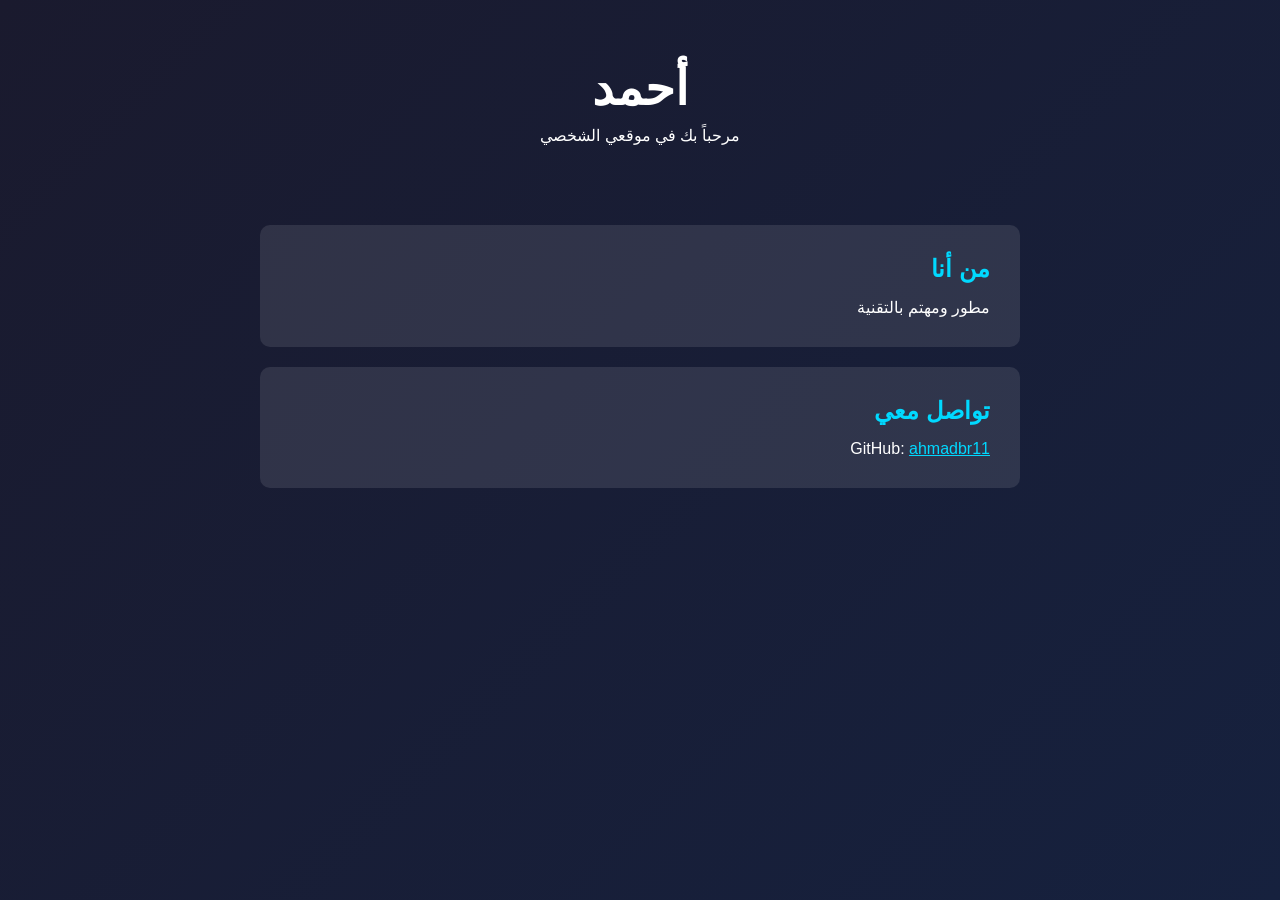
==== index.html @ 6cb97003 "Initial commit" ====
<!DOCTYPE html>
<html lang="ar" dir="rtl">
<head>
    <meta charset="UTF-8">
    <meta name="viewport" content="width=device-width, initial-scale=1.0">
    <title>أحمد - موقعي الشخصي</title>
    <link rel="stylesheet" href="style.css">
</head>
<body>
    <header>
        <h1>أحمد</h1>
        <p>مرحباً بك في موقعي الشخصي</p>
    </header>
    <main>
        <section>
            <h2>من أنا</h2>
            <p>مطور ومهتم بالتقنية</p>
        </section>
        <section>
            <h2>تواصل معي</h2>
            <p>GitHub: <a href="https://github.com/ahmadbr11">ahmadbr11</a></p>
        </section>
    </main>
</body>
</html>
---- style.css ----
* {
    margin: 0;
    padding: 0;
    box-sizing: border-box;
}

body {
    font-family: 'Segoe UI', Tahoma, sans-serif;
    background: linear-gradient(135deg, #1a1a2e, #16213e);
    color: #fff;
    min-height: 100vh;
}

header {
    text-align: center;
    padding: 60px 20px;
}

header h1 {
    font-size: 3rem;
    margin-bottom: 10px;
}

main {
    max-width: 800px;
    margin: 0 auto;
    padding: 20px;
}

section {
    background: rgba(255,255,255,0.1);
    padding: 30px;
    border-radius: 10px;
    margin-bottom: 20px;
}

section h2 {
    margin-bottom: 15px;
    color: #00d9ff;
}

a {
    color: #00d9ff;
}
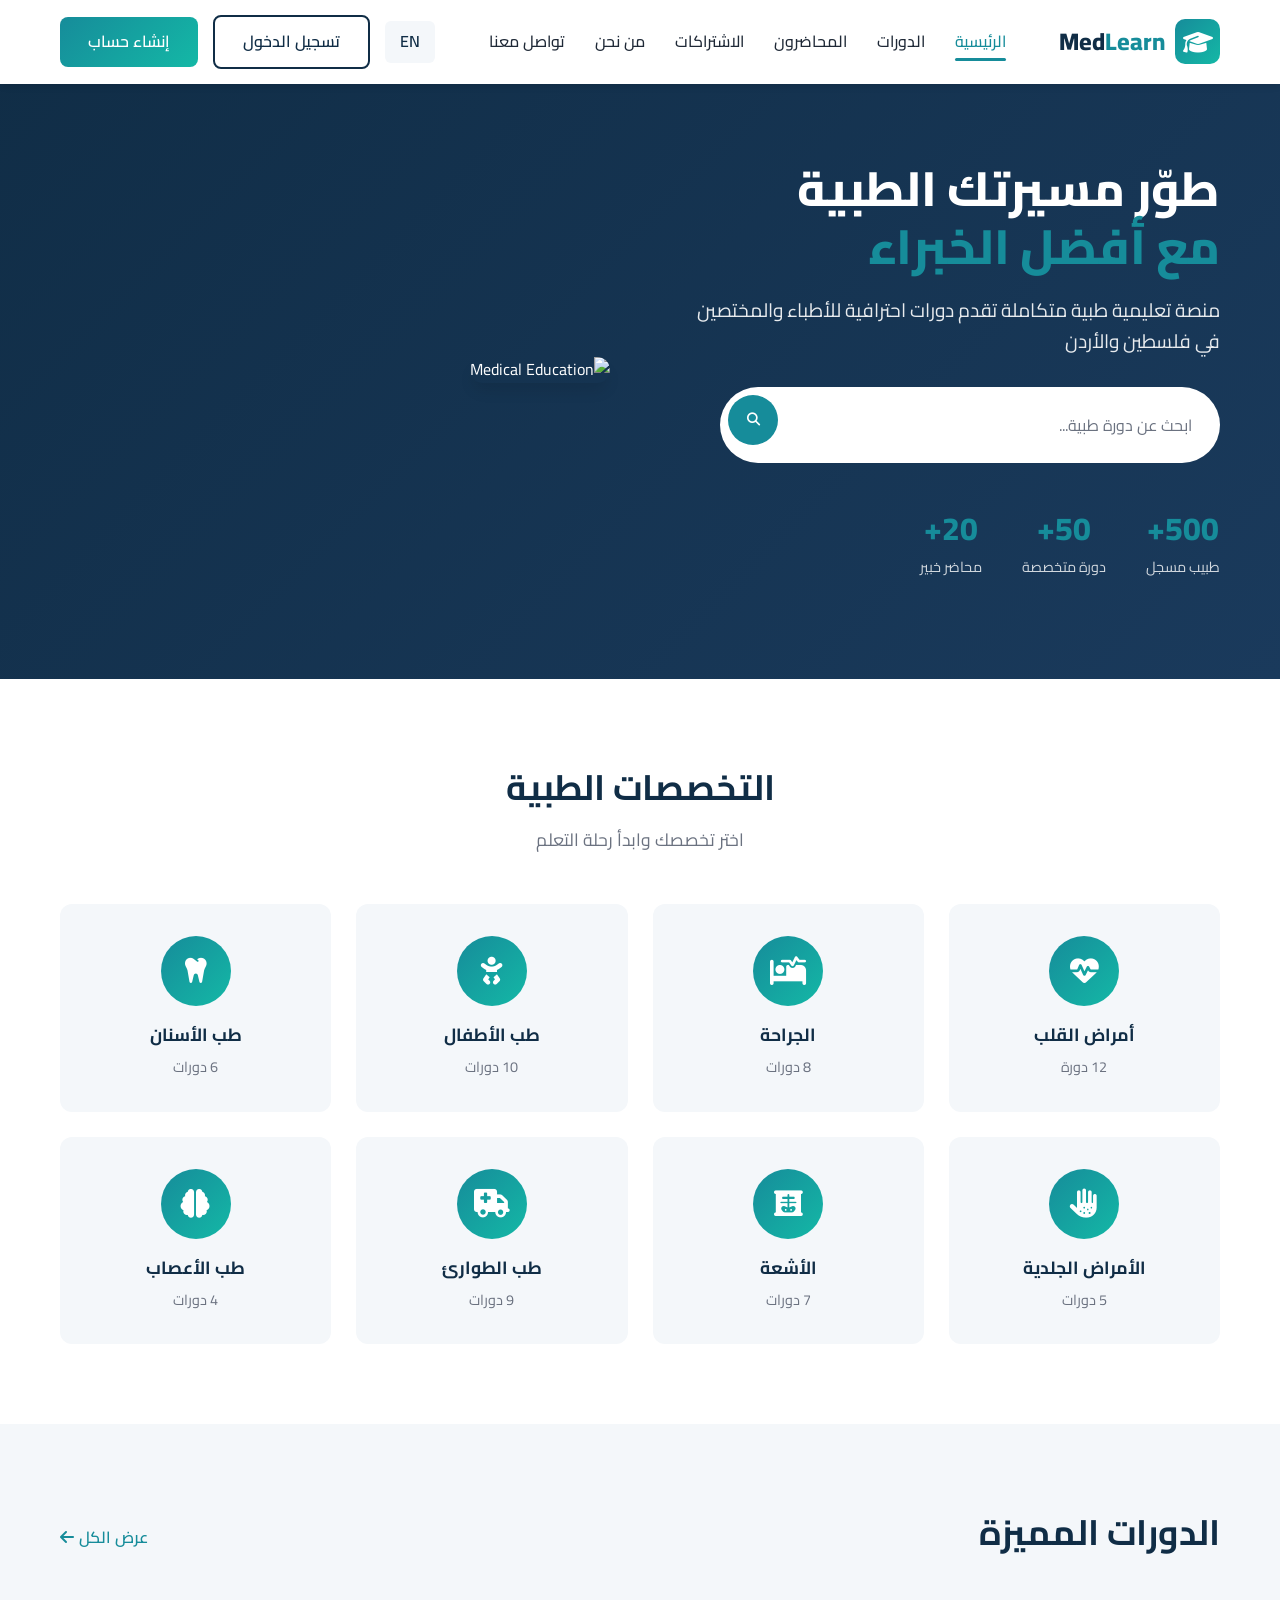
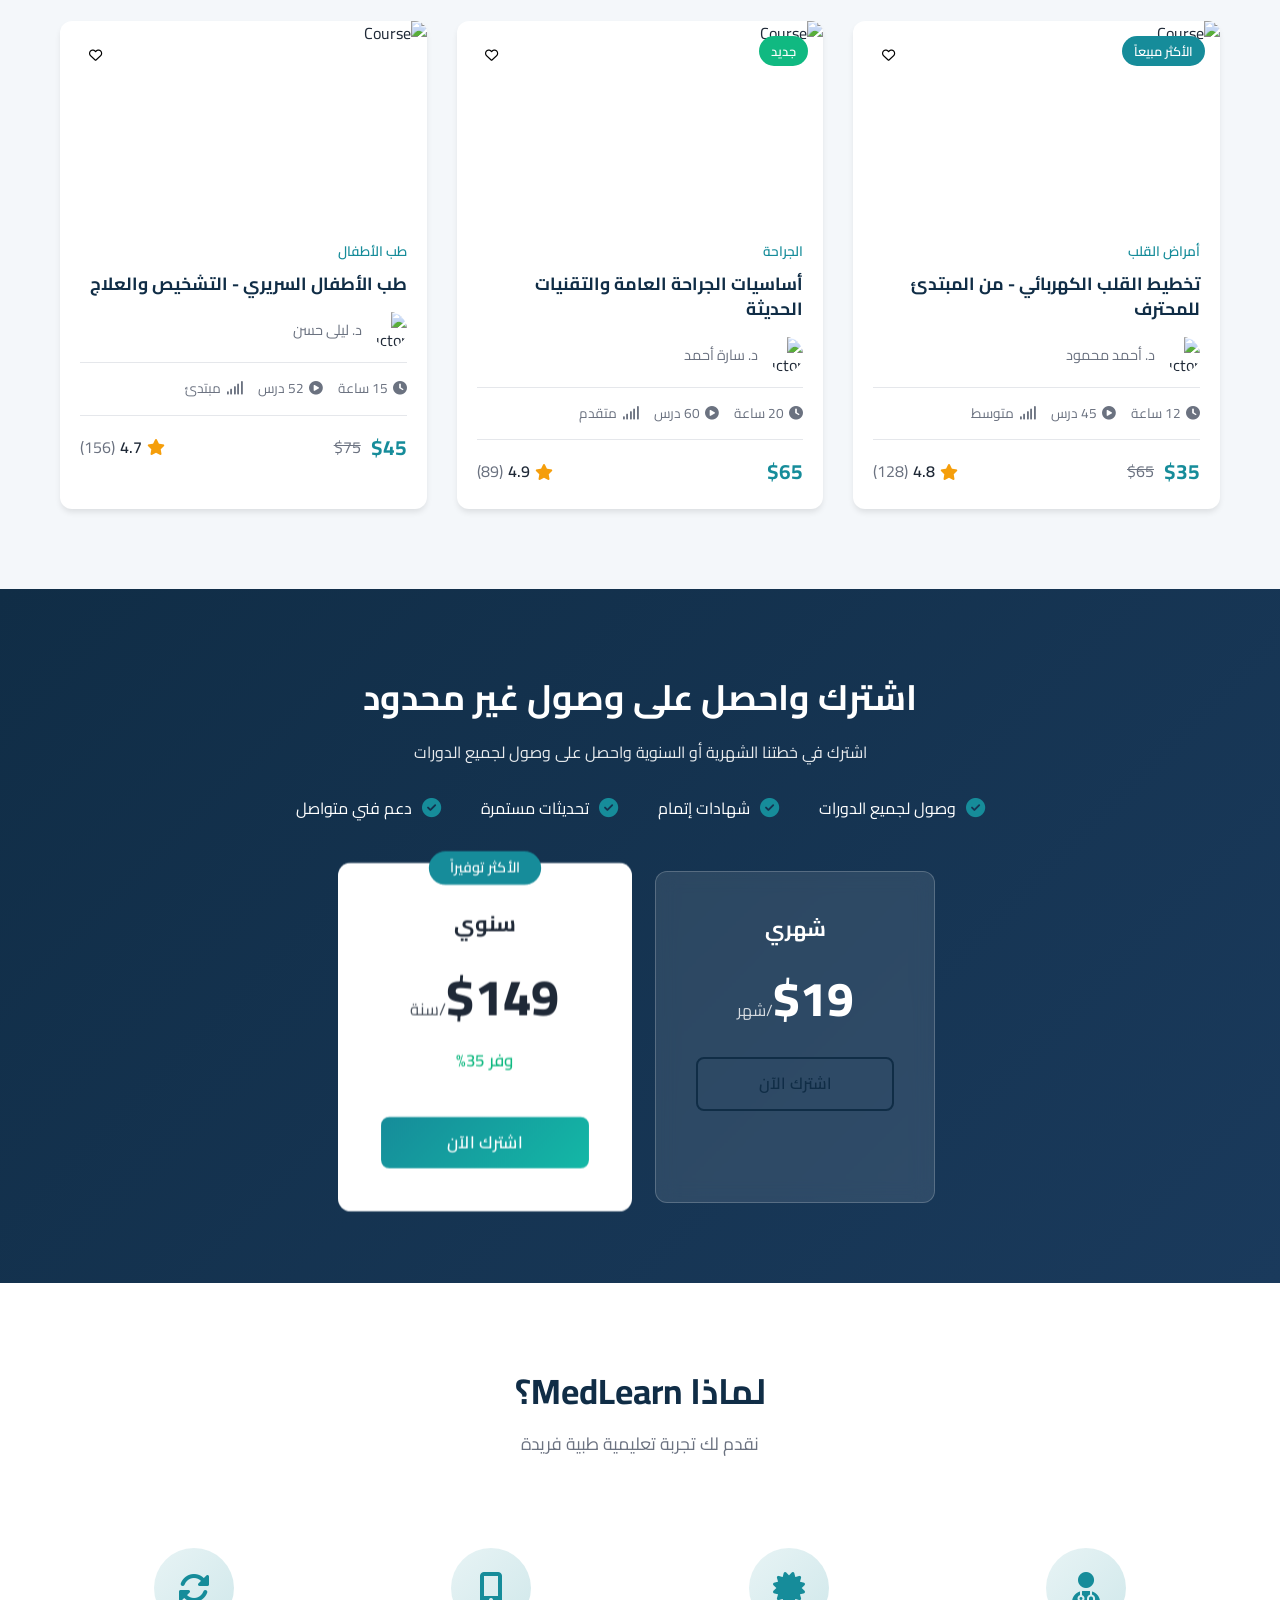
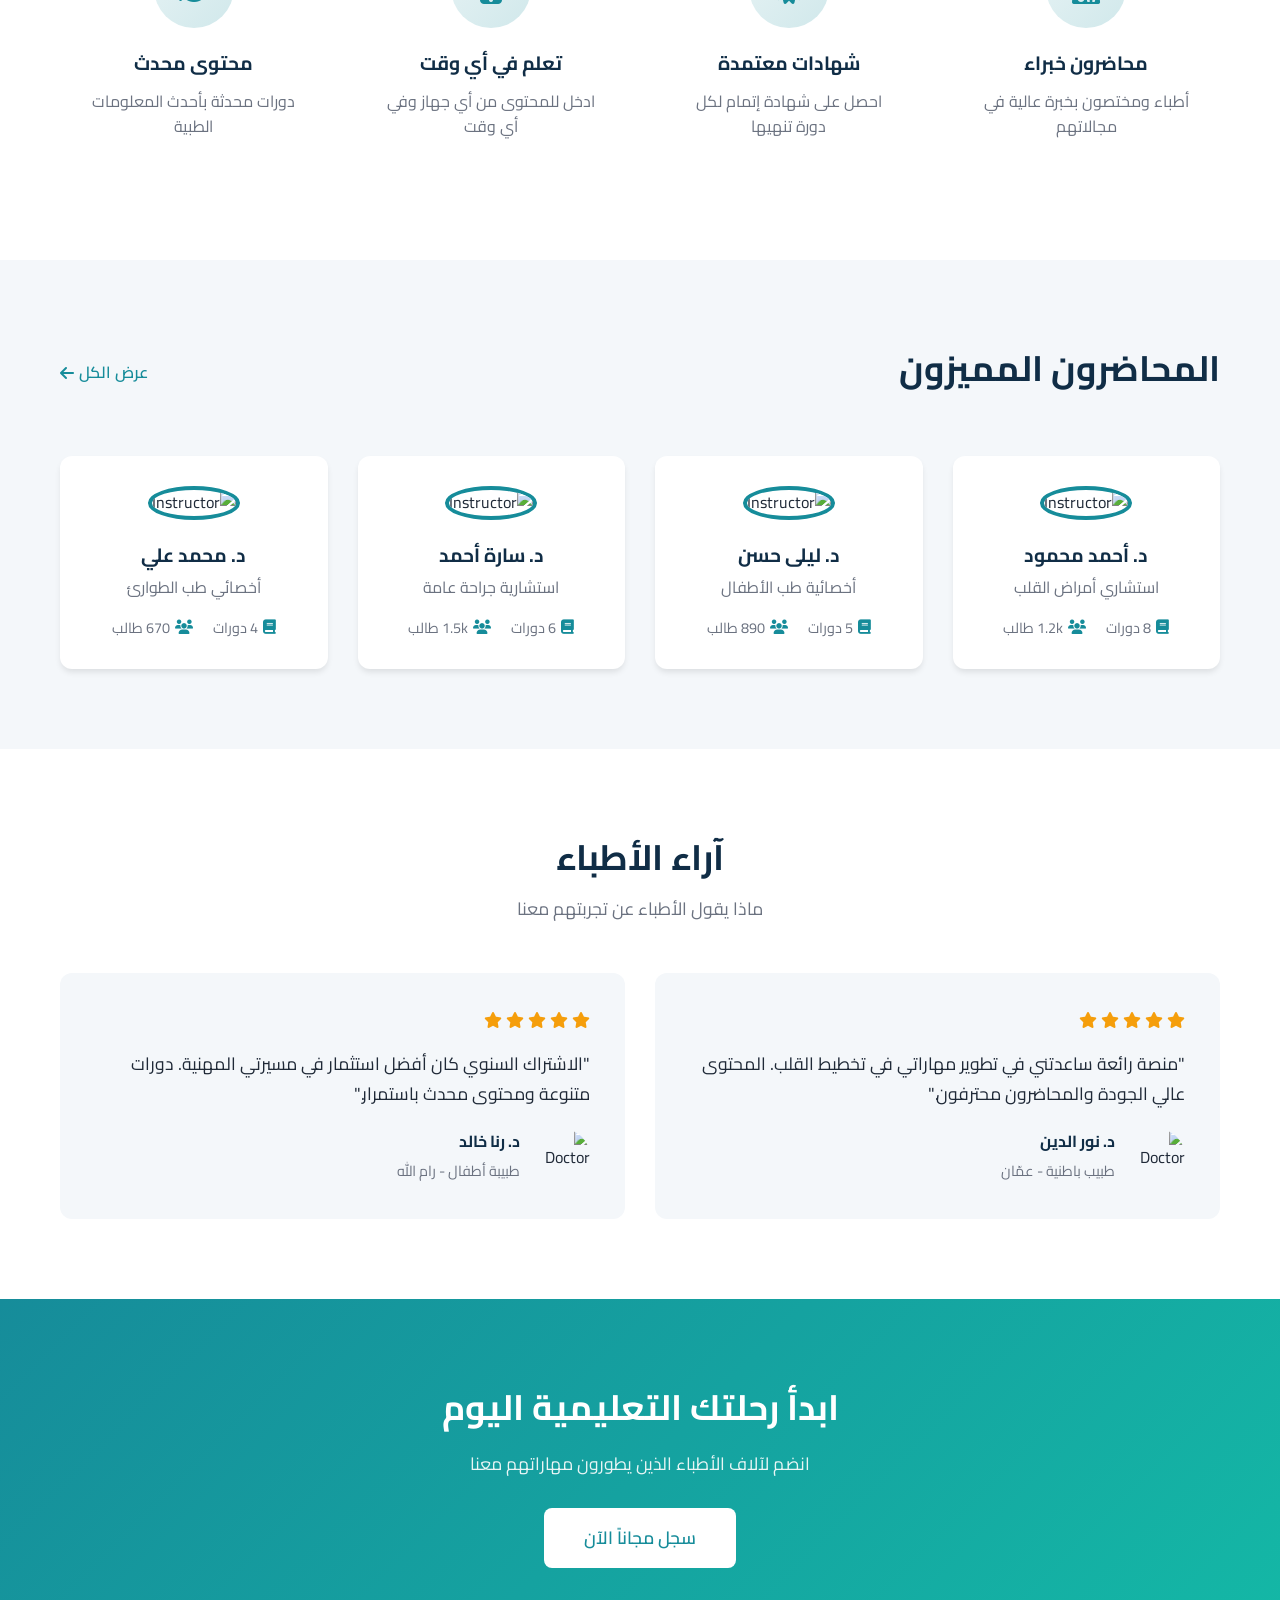
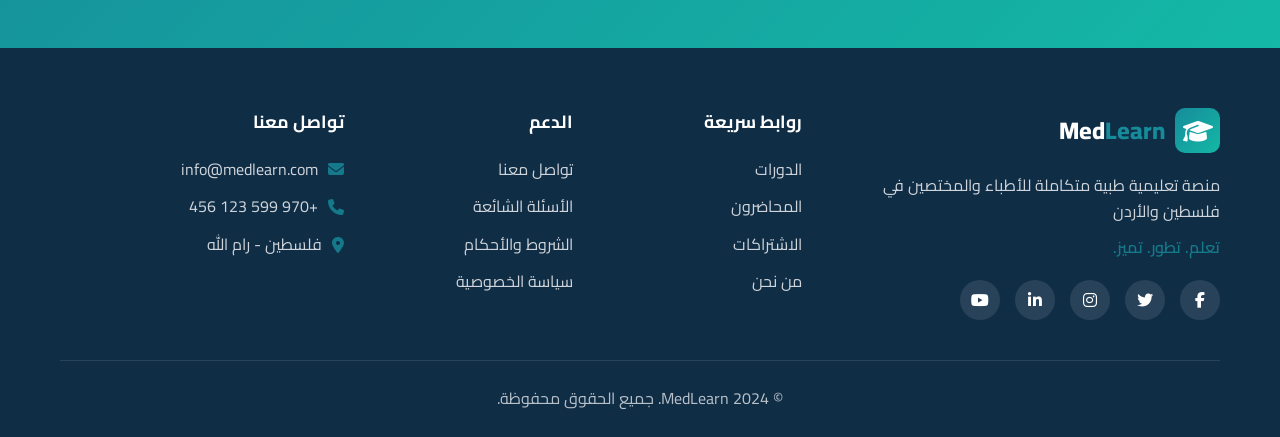
==== commit d54b8b87: "MedLearn - Medical E-Learning Platform (Arabic & English)" ====
--- a/index.html
+++ b/index.html
@@ -3,23 +3,456 @@
 <head>
     <meta charset="UTF-8">
     <meta name="viewport" content="width=device-width, initial-scale=1.0">
-    <title>أحمد - موقعي الشخصي</title>
-    <link rel="stylesheet" href="style.css">
+    <title>MedLearn - تعلم. تطور. تميز.</title>
+    <link rel="stylesheet" href="css/style.css">
+    <link rel="stylesheet" href="https://cdnjs.cloudflare.com/ajax/libs/font-awesome/6.4.0/css/all.min.css">
+    <link href="https://fonts.googleapis.com/css2?family=Cairo:wght@300;400;500;600;700;800&display=swap" rel="stylesheet">
 </head>
 <body>
-    <header>
-        <h1>أحمد</h1>
-        <p>مرحباً بك في موقعي الشخصي</p>
-    </header>
-    <main>
-        <section>
-            <h2>من أنا</h2>
-            <p>مطور ومهتم بالتقنية</p>
-        </section>
-        <section>
-            <h2>تواصل معي</h2>
-            <p>GitHub: <a href="https://github.com/ahmadbr11">ahmadbr11</a></p>
-        </section>
-    </main>
+    <!-- Navigation -->
+    <nav class="navbar">
+        <div class="container">
+            <a href="index.html" class="logo">
+                <span class="logo-icon"><i class="fas fa-graduation-cap"></i></span>
+                <span class="logo-text">Med<span class="highlight">Learn</span></span>
+            </a>
+            <ul class="nav-links">
+                <li><a href="index.html" class="active">الرئيسية</a></li>
+                <li><a href="pages/ar/courses.html">الدورات</a></li>
+                <li><a href="pages/ar/instructors.html">المحاضرون</a></li>
+                <li><a href="pages/ar/pricing.html">الاشتراكات</a></li>
+                <li><a href="pages/ar/about.html">من نحن</a></li>
+                <li><a href="pages/ar/contact.html">تواصل معنا</a></li>
+            </ul>
+            <div class="nav-actions">
+                <a href="pages/en/index.html" class="lang-switch">EN</a>
+                <a href="pages/ar/login.html" class="btn btn-outline">تسجيل الدخول</a>
+                <a href="pages/ar/register.html" class="btn btn-primary">إنشاء حساب</a>
+            </div>
+            <button class="mobile-menu-btn">
+                <i class="fas fa-bars"></i>
+            </button>
+        </div>
+    </nav>
+
+    <!-- Hero Section -->
+    <section class="hero">
+        <div class="container">
+            <div class="hero-content">
+                <h1>طوّر مسيرتك الطبية<br><span class="highlight">مع أفضل الخبراء</span></h1>
+                <p>منصة تعليمية طبية متكاملة تقدم دورات احترافية للأطباء والمختصين في فلسطين والأردن</p>
+                <div class="hero-search">
+                    <input type="text" placeholder="ابحث عن دورة طبية...">
+                    <button><i class="fas fa-search"></i></button>
+                </div>
+                <div class="hero-stats">
+                    <div class="stat">
+                        <span class="stat-number">500+</span>
+                        <span class="stat-label">طبيب مسجل</span>
+                    </div>
+                    <div class="stat">
+                        <span class="stat-number">50+</span>
+                        <span class="stat-label">دورة متخصصة</span>
+                    </div>
+                    <div class="stat">
+                        <span class="stat-number">20+</span>
+                        <span class="stat-label">محاضر خبير</span>
+                    </div>
+                </div>
+            </div>
+            <div class="hero-image">
+                <img src="https://images.unsplash.com/photo-1576091160399-112ba8d25d1d?w=600" alt="Medical Education">
+            </div>
+        </div>
+    </section>
+
+    <!-- Specialties Section -->
+    <section class="specialties">
+        <div class="container">
+            <div class="section-header">
+                <h2>التخصصات الطبية</h2>
+                <p>اختر تخصصك وابدأ رحلة التعلم</p>
+            </div>
+            <div class="specialties-grid">
+                <a href="pages/ar/courses.html?cat=cardiology" class="specialty-card">
+                    <div class="specialty-icon"><i class="fas fa-heartbeat"></i></div>
+                    <h3>أمراض القلب</h3>
+                    <span>12 دورة</span>
+                </a>
+                <a href="pages/ar/courses.html?cat=surgery" class="specialty-card">
+                    <div class="specialty-icon"><i class="fas fa-procedures"></i></div>
+                    <h3>الجراحة</h3>
+                    <span>8 دورات</span>
+                </a>
+                <a href="pages/ar/courses.html?cat=pediatrics" class="specialty-card">
+                    <div class="specialty-icon"><i class="fas fa-baby"></i></div>
+                    <h3>طب الأطفال</h3>
+                    <span>10 دورات</span>
+                </a>
+                <a href="pages/ar/courses.html?cat=dentistry" class="specialty-card">
+                    <div class="specialty-icon"><i class="fas fa-tooth"></i></div>
+                    <h3>طب الأسنان</h3>
+                    <span>6 دورات</span>
+                </a>
+                <a href="pages/ar/courses.html?cat=dermatology" class="specialty-card">
+                    <div class="specialty-icon"><i class="fas fa-allergies"></i></div>
+                    <h3>الأمراض الجلدية</h3>
+                    <span>5 دورات</span>
+                </a>
+                <a href="pages/ar/courses.html?cat=radiology" class="specialty-card">
+                    <div class="specialty-icon"><i class="fas fa-x-ray"></i></div>
+                    <h3>الأشعة</h3>
+                    <span>7 دورات</span>
+                </a>
+                <a href="pages/ar/courses.html?cat=emergency" class="specialty-card">
+                    <div class="specialty-icon"><i class="fas fa-ambulance"></i></div>
+                    <h3>طب الطوارئ</h3>
+                    <span>9 دورات</span>
+                </a>
+                <a href="pages/ar/courses.html?cat=neurology" class="specialty-card">
+                    <div class="specialty-icon"><i class="fas fa-brain"></i></div>
+                    <h3>طب الأعصاب</h3>
+                    <span>4 دورات</span>
+                </a>
+            </div>
+        </div>
+    </section>
+
+    <!-- Featured Courses -->
+    <section class="courses-section">
+        <div class="container">
+            <div class="section-header">
+                <h2>الدورات المميزة</h2>
+                <a href="pages/ar/courses.html" class="view-all">عرض الكل <i class="fas fa-arrow-left"></i></a>
+            </div>
+            <div class="courses-grid">
+                <!-- Course Card 1 -->
+                <div class="course-card">
+                    <div class="course-image">
+                        <img src="https://images.unsplash.com/photo-1559757175-5700dde675bc?w=400" alt="Course">
+                        <span class="course-badge">الأكثر مبيعاً</span>
+                        <button class="favorite-btn"><i class="far fa-heart"></i></button>
+                    </div>
+                    <div class="course-content">
+                        <div class="course-category">أمراض القلب</div>
+                        <h3>تخطيط القلب الكهربائي - من المبتدئ للمحترف</h3>
+                        <div class="course-instructor">
+                            <img src="https://images.unsplash.com/photo-1612349317150-e413f6a5b16d?w=50" alt="Instructor">
+                            <span>د. أحمد محمود</span>
+                        </div>
+                        <div class="course-meta">
+                            <span><i class="fas fa-clock"></i> 12 ساعة</span>
+                            <span><i class="fas fa-play-circle"></i> 45 درس</span>
+                            <span><i class="fas fa-signal"></i> متوسط</span>
+                        </div>
+                        <div class="course-footer">
+                            <div class="course-price">
+                                <span class="current-price">$35</span>
+                                <span class="old-price">$65</span>
+                            </div>
+                            <div class="course-rating">
+                                <i class="fas fa-star"></i>
+                                <span>4.8</span>
+                                <span class="rating-count">(128)</span>
+                            </div>
+                        </div>
+                    </div>
+                </div>
+
+                <!-- Course Card 2 -->
+                <div class="course-card">
+                    <div class="course-image">
+                        <img src="https://images.unsplash.com/photo-1551190822-a9333d879b1f?w=400" alt="Course">
+                        <span class="course-badge new">جديد</span>
+                        <button class="favorite-btn"><i class="far fa-heart"></i></button>
+                    </div>
+                    <div class="course-content">
+                        <div class="course-category">الجراحة</div>
+                        <h3>أساسيات الجراحة العامة والتقنيات الحديثة</h3>
+                        <div class="course-instructor">
+                            <img src="https://images.unsplash.com/photo-1622253692010-333f2da6031d?w=50" alt="Instructor">
+                            <span>د. سارة أحمد</span>
+                        </div>
+                        <div class="course-meta">
+                            <span><i class="fas fa-clock"></i> 20 ساعة</span>
+                            <span><i class="fas fa-play-circle"></i> 60 درس</span>
+                            <span><i class="fas fa-signal"></i> متقدم</span>
+                        </div>
+                        <div class="course-footer">
+                            <div class="course-price">
+                                <span class="current-price">$65</span>
+                            </div>
+                            <div class="course-rating">
+                                <i class="fas fa-star"></i>
+                                <span>4.9</span>
+                                <span class="rating-count">(89)</span>
+                            </div>
+                        </div>
+                    </div>
+                </div>
+
+                <!-- Course Card 3 -->
+                <div class="course-card">
+                    <div class="course-image">
+                        <img src="https://images.unsplash.com/photo-1581595220892-b0739db3ba8c?w=400" alt="Course">
+                        <button class="favorite-btn"><i class="far fa-heart"></i></button>
+                    </div>
+                    <div class="course-content">
+                        <div class="course-category">طب الأطفال</div>
+                        <h3>طب الأطفال السريري - التشخيص والعلاج</h3>
+                        <div class="course-instructor">
+                            <img src="https://images.unsplash.com/photo-1594824476967-48c8b964273f?w=50" alt="Instructor">
+                            <span>د. ليلى حسن</span>
+                        </div>
+                        <div class="course-meta">
+                            <span><i class="fas fa-clock"></i> 15 ساعة</span>
+                            <span><i class="fas fa-play-circle"></i> 52 درس</span>
+                            <span><i class="fas fa-signal"></i> مبتدئ</span>
+                        </div>
+                        <div class="course-footer">
+                            <div class="course-price">
+                                <span class="current-price">$45</span>
+                                <span class="old-price">$75</span>
+                            </div>
+                            <div class="course-rating">
+                                <i class="fas fa-star"></i>
+                                <span>4.7</span>
+                                <span class="rating-count">(156)</span>
+                            </div>
+                        </div>
+                    </div>
+                </div>
+            </div>
+        </div>
+    </section>
+
+    <!-- Subscription Section -->
+    <section class="subscription-section">
+        <div class="container">
+            <div class="subscription-content">
+                <h2>اشترك واحصل على وصول غير محدود</h2>
+                <p>اشترك في خطتنا الشهرية أو السنوية واحصل على وصول لجميع الدورات</p>
+                <div class="subscription-features">
+                    <div class="feature">
+                        <i class="fas fa-check-circle"></i>
+                        <span>وصول لجميع الدورات</span>
+                    </div>
+                    <div class="feature">
+                        <i class="fas fa-check-circle"></i>
+                        <span>شهادات إتمام</span>
+                    </div>
+                    <div class="feature">
+                        <i class="fas fa-check-circle"></i>
+                        <span>تحديثات مستمرة</span>
+                    </div>
+                    <div class="feature">
+                        <i class="fas fa-check-circle"></i>
+                        <span>دعم فني متواصل</span>
+                    </div>
+                </div>
+                <div class="subscription-pricing">
+                    <div class="price-card">
+                        <h3>شهري</h3>
+                        <div class="price">$19<span>/شهر</span></div>
+                        <a href="pages/ar/pricing.html" class="btn btn-outline">اشترك الآن</a>
+                    </div>
+                    <div class="price-card featured">
+                        <span class="popular-badge">الأكثر توفيراً</span>
+                        <h3>سنوي</h3>
+                        <div class="price">$149<span>/سنة</span></div>
+                        <p class="savings">وفر 35%</p>
+                        <a href="pages/ar/pricing.html" class="btn btn-primary">اشترك الآن</a>
+                    </div>
+                </div>
+            </div>
+        </div>
+    </section>
+
+    <!-- Why Choose Us -->
+    <section class="features-section">
+        <div class="container">
+            <div class="section-header">
+                <h2>لماذا MedLearn؟</h2>
+                <p>نقدم لك تجربة تعليمية طبية فريدة</p>
+            </div>
+            <div class="features-grid">
+                <div class="feature-card">
+                    <div class="feature-icon"><i class="fas fa-user-md"></i></div>
+                    <h3>محاضرون خبراء</h3>
+                    <p>أطباء ومختصون بخبرة عالية في مجالاتهم</p>
+                </div>
+                <div class="feature-card">
+                    <div class="feature-icon"><i class="fas fa-certificate"></i></div>
+                    <h3>شهادات معتمدة</h3>
+                    <p>احصل على شهادة إتمام لكل دورة تنهيها</p>
+                </div>
+                <div class="feature-card">
+                    <div class="feature-icon"><i class="fas fa-mobile-alt"></i></div>
+                    <h3>تعلم في أي وقت</h3>
+                    <p>ادخل للمحتوى من أي جهاز وفي أي وقت</p>
+                </div>
+                <div class="feature-card">
+                    <div class="feature-icon"><i class="fas fa-sync-alt"></i></div>
+                    <h3>محتوى محدث</h3>
+                    <p>دورات محدثة بأحدث المعلومات الطبية</p>
+                </div>
+            </div>
+        </div>
+    </section>
+
+    <!-- Instructors Section -->
+    <section class="instructors-section">
+        <div class="container">
+            <div class="section-header">
+                <h2>المحاضرون المميزون</h2>
+                <a href="pages/ar/instructors.html" class="view-all">عرض الكل <i class="fas fa-arrow-left"></i></a>
+            </div>
+            <div class="instructors-grid">
+                <div class="instructor-card">
+                    <img src="https://images.unsplash.com/photo-1612349317150-e413f6a5b16d?w=200" alt="Instructor">
+                    <h3>د. أحمد محمود</h3>
+                    <p>استشاري أمراض القلب</p>
+                    <div class="instructor-stats">
+                        <span><i class="fas fa-book"></i> 8 دورات</span>
+                        <span><i class="fas fa-users"></i> 1.2k طالب</span>
+                    </div>
+                </div>
+                <div class="instructor-card">
+                    <img src="https://images.unsplash.com/photo-1594824476967-48c8b964273f?w=200" alt="Instructor">
+                    <h3>د. ليلى حسن</h3>
+                    <p>أخصائية طب الأطفال</p>
+                    <div class="instructor-stats">
+                        <span><i class="fas fa-book"></i> 5 دورات</span>
+                        <span><i class="fas fa-users"></i> 890 طالب</span>
+                    </div>
+                </div>
+                <div class="instructor-card">
+                    <img src="https://images.unsplash.com/photo-1622253692010-333f2da6031d?w=200" alt="Instructor">
+                    <h3>د. سارة أحمد</h3>
+                    <p>استشارية جراحة عامة</p>
+                    <div class="instructor-stats">
+                        <span><i class="fas fa-book"></i> 6 دورات</span>
+                        <span><i class="fas fa-users"></i> 1.5k طالب</span>
+                    </div>
+                </div>
+                <div class="instructor-card">
+                    <img src="https://images.unsplash.com/photo-1537368910025-700350fe46c7?w=200" alt="Instructor">
+                    <h3>د. محمد علي</h3>
+                    <p>أخصائي طب الطوارئ</p>
+                    <div class="instructor-stats">
+                        <span><i class="fas fa-book"></i> 4 دورات</span>
+                        <span><i class="fas fa-users"></i> 670 طالب</span>
+                    </div>
+                </div>
+            </div>
+        </div>
+    </section>
+
+    <!-- Testimonials -->
+    <section class="testimonials-section">
+        <div class="container">
+            <div class="section-header">
+                <h2>آراء الأطباء</h2>
+                <p>ماذا يقول الأطباء عن تجربتهم معنا</p>
+            </div>
+            <div class="testimonials-grid">
+                <div class="testimonial-card">
+                    <div class="testimonial-rating">
+                        <i class="fas fa-star"></i>
+                        <i class="fas fa-star"></i>
+                        <i class="fas fa-star"></i>
+                        <i class="fas fa-star"></i>
+                        <i class="fas fa-star"></i>
+                    </div>
+                    <p>"منصة رائعة ساعدتني في تطوير مهاراتي في تخطيط القلب. المحتوى عالي الجودة والمحاضرون محترفون."</p>
+                    <div class="testimonial-author">
+                        <img src="https://images.unsplash.com/photo-1559839734-2b71ea197ec2?w=60" alt="Doctor">
+                        <div>
+                            <h4>د. نور الدين</h4>
+                            <span>طبيب باطنية - عمّان</span>
+                        </div>
+                    </div>
+                </div>
+                <div class="testimonial-card">
+                    <div class="testimonial-rating">
+                        <i class="fas fa-star"></i>
+                        <i class="fas fa-star"></i>
+                        <i class="fas fa-star"></i>
+                        <i class="fas fa-star"></i>
+                        <i class="fas fa-star"></i>
+                    </div>
+                    <p>"الاشتراك السنوي كان أفضل استثمار في مسيرتي المهنية. دورات متنوعة ومحتوى محدث باستمرار."</p>
+                    <div class="testimonial-author">
+                        <img src="https://images.unsplash.com/photo-1582750433449-648ed127bb54?w=60" alt="Doctor">
+                        <div>
+                            <h4>د. رنا خالد</h4>
+                            <span>طبيبة أطفال - رام الله</span>
+                        </div>
+                    </div>
+                </div>
+            </div>
+        </div>
+    </section>
+
+    <!-- CTA Section -->
+    <section class="cta-section">
+        <div class="container">
+            <h2>ابدأ رحلتك التعليمية اليوم</h2>
+            <p>انضم لآلاف الأطباء الذين يطورون مهاراتهم معنا</p>
+            <a href="pages/ar/register.html" class="btn btn-primary btn-lg">سجل مجاناً الآن</a>
+        </div>
+    </section>
+
+    <!-- Footer -->
+    <footer class="footer">
+        <div class="container">
+            <div class="footer-grid">
+                <div class="footer-brand">
+                    <a href="index.html" class="logo">
+                        <span class="logo-icon"><i class="fas fa-graduation-cap"></i></span>
+                        <span class="logo-text">Med<span class="highlight">Learn</span></span>
+                    </a>
+                    <p>منصة تعليمية طبية متكاملة للأطباء والمختصين في فلسطين والأردن</p>
+                    <p class="tagline">تعلم. تطور. تميز.</p>
+                    <div class="social-links">
+                        <a href="#"><i class="fab fa-facebook-f"></i></a>
+                        <a href="#"><i class="fab fa-twitter"></i></a>
+                        <a href="#"><i class="fab fa-instagram"></i></a>
+                        <a href="#"><i class="fab fa-linkedin-in"></i></a>
+                        <a href="#"><i class="fab fa-youtube"></i></a>
+                    </div>
+                </div>
+                <div class="footer-links">
+                    <h4>روابط سريعة</h4>
+                    <ul>
+                        <li><a href="pages/ar/courses.html">الدورات</a></li>
+                        <li><a href="pages/ar/instructors.html">المحاضرون</a></li>
+                        <li><a href="pages/ar/pricing.html">الاشتراكات</a></li>
+                        <li><a href="pages/ar/about.html">من نحن</a></li>
+                    </ul>
+                </div>
+                <div class="footer-links">
+                    <h4>الدعم</h4>
+                    <ul>
+                        <li><a href="pages/ar/contact.html">تواصل معنا</a></li>
+                        <li><a href="pages/ar/faq.html">الأسئلة الشائعة</a></li>
+                        <li><a href="pages/ar/terms.html">الشروط والأحكام</a></li>
+                        <li><a href="pages/ar/privacy.html">سياسة الخصوصية</a></li>
+                    </ul>
+                </div>
+                <div class="footer-contact">
+                    <h4>تواصل معنا</h4>
+                    <p><i class="fas fa-envelope"></i> info@medlearn.com</p>
+                    <p><i class="fas fa-phone"></i> +970 599 123 456</p>
+                    <p><i class="fas fa-map-marker-alt"></i> فلسطين - رام الله</p>
+                </div>
+            </div>
+            <div class="footer-bottom">
+                <p>&copy; 2024 MedLearn. جميع الحقوق محفوظة.</p>
+            </div>
+        </div>
+    </footer>
+
+    <script src="js/main.js"></script>
 </body>
 </html>
--- a/css/style.css
+++ b/css/style.css
@@ -0,0 +1,1081 @@
+/* ===== Variables ===== */
+:root {
+    --navy: #102D46;
+    --teal: #168C9A;
+    --light-bg: #F4F7FA;
+    --white: #FFFFFF;
+    --gray: #6B7280;
+    --light-gray: #E5E7EB;
+    --dark: #1F2937;
+    --success: #10B981;
+    --warning: #F59E0B;
+    --danger: #EF4444;
+    --shadow: 0 4px 6px -1px rgba(0, 0, 0, 0.1);
+    --shadow-lg: 0 10px 15px -3px rgba(0, 0, 0, 0.1);
+    --radius: 12px;
+    --transition: all 0.3s ease;
+}
+
+/* ===== Reset & Base ===== */
+* {
+    margin: 0;
+    padding: 0;
+    box-sizing: border-box;
+}
+
+html {
+    scroll-behavior: smooth;
+}
+
+body {
+    font-family: 'Cairo', sans-serif;
+    background-color: var(--light-bg);
+    color: var(--dark);
+    line-height: 1.6;
+}
+
+a {
+    text-decoration: none;
+    color: inherit;
+}
+
+ul {
+    list-style: none;
+}
+
+img {
+    max-width: 100%;
+    height: auto;
+}
+
+.container {
+    max-width: 1200px;
+    margin: 0 auto;
+    padding: 0 20px;
+}
+
+/* ===== Buttons ===== */
+.btn {
+    display: inline-flex;
+    align-items: center;
+    justify-content: center;
+    padding: 12px 28px;
+    border-radius: 8px;
+    font-weight: 600;
+    font-size: 1rem;
+    cursor: pointer;
+    transition: var(--transition);
+    border: none;
+    gap: 8px;
+}
+
+.btn-primary {
+    background: linear-gradient(135deg, var(--teal), #14b8a6);
+    color: var(--white);
+}
+
+.btn-primary:hover {
+    transform: translateY(-2px);
+    box-shadow: 0 8px 20px rgba(22, 140, 154, 0.4);
+}
+
+.btn-outline {
+    background: transparent;
+    border: 2px solid var(--navy);
+    color: var(--navy);
+}
+
+.btn-outline:hover {
+    background: var(--navy);
+    color: var(--white);
+}
+
+.btn-lg {
+    padding: 16px 40px;
+    font-size: 1.1rem;
+}
+
+/* ===== Navigation ===== */
+.navbar {
+    background: var(--white);
+    padding: 15px 0;
+    position: fixed;
+    top: 0;
+    left: 0;
+    right: 0;
+    z-index: 1000;
+    box-shadow: var(--shadow);
+}
+
+.navbar .container {
+    display: flex;
+    align-items: center;
+    justify-content: space-between;
+}
+
+.logo {
+    display: flex;
+    align-items: center;
+    gap: 10px;
+    font-size: 1.5rem;
+    font-weight: 800;
+    color: var(--navy);
+}
+
+.logo-icon {
+    background: linear-gradient(135deg, var(--teal), #14b8a6);
+    color: var(--white);
+    width: 45px;
+    height: 45px;
+    border-radius: 10px;
+    display: flex;
+    align-items: center;
+    justify-content: center;
+}
+
+.logo .highlight {
+    color: var(--teal);
+}
+
+.nav-links {
+    display: flex;
+    gap: 30px;
+}
+
+.nav-links a {
+    color: var(--dark);
+    font-weight: 500;
+    transition: var(--transition);
+    position: relative;
+}
+
+.nav-links a:hover,
+.nav-links a.active {
+    color: var(--teal);
+}
+
+.nav-links a.active::after {
+    content: '';
+    position: absolute;
+    bottom: -5px;
+    left: 0;
+    right: 0;
+    height: 3px;
+    background: var(--teal);
+    border-radius: 2px;
+}
+
+.nav-actions {
+    display: flex;
+    align-items: center;
+    gap: 15px;
+}
+
+.lang-switch {
+    background: var(--light-bg);
+    padding: 8px 15px;
+    border-radius: 6px;
+    font-weight: 600;
+    color: var(--navy);
+    transition: var(--transition);
+}
+
+.lang-switch:hover {
+    background: var(--navy);
+    color: var(--white);
+}
+
+.mobile-menu-btn {
+    display: none;
+    background: none;
+    border: none;
+    font-size: 1.5rem;
+    color: var(--navy);
+    cursor: pointer;
+}
+
+/* ===== Hero Section ===== */
+.hero {
+    background: linear-gradient(135deg, var(--navy) 0%, #1a3a5c 100%);
+    padding: 160px 0 100px;
+    color: var(--white);
+    overflow: hidden;
+}
+
+.hero .container {
+    display: grid;
+    grid-template-columns: 1fr 1fr;
+    gap: 60px;
+    align-items: center;
+}
+
+.hero-content h1 {
+    font-size: 3rem;
+    font-weight: 800;
+    line-height: 1.2;
+    margin-bottom: 20px;
+}
+
+.hero-content .highlight {
+    color: var(--teal);
+}
+
+.hero-content p {
+    font-size: 1.2rem;
+    opacity: 0.9;
+    margin-bottom: 30px;
+}
+
+.hero-search {
+    display: flex;
+    background: var(--white);
+    border-radius: 50px;
+    padding: 8px;
+    max-width: 500px;
+    margin-bottom: 40px;
+}
+
+.hero-search input {
+    flex: 1;
+    border: none;
+    padding: 15px 20px;
+    font-size: 1rem;
+    font-family: inherit;
+    background: transparent;
+    color: var(--dark);
+}
+
+.hero-search input::placeholder {
+    color: var(--gray);
+}
+
+.hero-search button {
+    background: var(--teal);
+    color: var(--white);
+    border: none;
+    width: 50px;
+    height: 50px;
+    border-radius: 50%;
+    cursor: pointer;
+    transition: var(--transition);
+}
+
+.hero-search button:hover {
+    background: var(--navy);
+}
+
+.hero-stats {
+    display: flex;
+    gap: 40px;
+}
+
+.stat {
+    text-align: center;
+}
+
+.stat-number {
+    display: block;
+    font-size: 2rem;
+    font-weight: 800;
+    color: var(--teal);
+}
+
+.stat-label {
+    font-size: 0.9rem;
+    opacity: 0.8;
+}
+
+.hero-image img {
+    border-radius: 20px;
+    box-shadow: var(--shadow-lg);
+}
+
+/* ===== Section Header ===== */
+.section-header {
+    text-align: center;
+    margin-bottom: 50px;
+}
+
+.section-header h2 {
+    font-size: 2.2rem;
+    font-weight: 700;
+    color: var(--navy);
+    margin-bottom: 10px;
+}
+
+.section-header p {
+    color: var(--gray);
+    font-size: 1.1rem;
+}
+
+.section-header .view-all {
+    color: var(--teal);
+    font-weight: 600;
+    display: inline-flex;
+    align-items: center;
+    gap: 5px;
+}
+
+.section-header {
+    display: flex;
+    justify-content: space-between;
+    align-items: center;
+}
+
+/* ===== Specialties Section ===== */
+.specialties {
+    padding: 80px 0;
+    background: var(--white);
+}
+
+.specialties .section-header {
+    display: block;
+    text-align: center;
+}
+
+.specialties-grid {
+    display: grid;
+    grid-template-columns: repeat(4, 1fr);
+    gap: 25px;
+}
+
+.specialty-card {
+    background: var(--light-bg);
+    padding: 30px 20px;
+    border-radius: var(--radius);
+    text-align: center;
+    transition: var(--transition);
+    border: 2px solid transparent;
+}
+
+.specialty-card:hover {
+    border-color: var(--teal);
+    transform: translateY(-5px);
+    box-shadow: var(--shadow-lg);
+}
+
+.specialty-icon {
+    width: 70px;
+    height: 70px;
+    background: linear-gradient(135deg, var(--teal), #14b8a6);
+    border-radius: 50%;
+    display: flex;
+    align-items: center;
+    justify-content: center;
+    margin: 0 auto 15px;
+    font-size: 1.8rem;
+    color: var(--white);
+}
+
+.specialty-card h3 {
+    font-size: 1.1rem;
+    color: var(--navy);
+    margin-bottom: 5px;
+}
+
+.specialty-card span {
+    color: var(--gray);
+    font-size: 0.9rem;
+}
+
+/* ===== Courses Section ===== */
+.courses-section {
+    padding: 80px 0;
+}
+
+.courses-grid {
+    display: grid;
+    grid-template-columns: repeat(3, 1fr);
+    gap: 30px;
+}
+
+.course-card {
+    background: var(--white);
+    border-radius: var(--radius);
+    overflow: hidden;
+    box-shadow: var(--shadow);
+    transition: var(--transition);
+}
+
+.course-card:hover {
+    transform: translateY(-8px);
+    box-shadow: var(--shadow-lg);
+}
+
+.course-image {
+    position: relative;
+    height: 200px;
+    overflow: hidden;
+}
+
+.course-image img {
+    width: 100%;
+    height: 100%;
+    object-fit: cover;
+    transition: var(--transition);
+}
+
+.course-card:hover .course-image img {
+    transform: scale(1.1);
+}
+
+.course-badge {
+    position: absolute;
+    top: 15px;
+    right: 15px;
+    background: var(--teal);
+    color: var(--white);
+    padding: 5px 12px;
+    border-radius: 20px;
+    font-size: 0.8rem;
+    font-weight: 600;
+}
+
+.course-badge.new {
+    background: var(--success);
+}
+
+.favorite-btn {
+    position: absolute;
+    top: 15px;
+    left: 15px;
+    background: var(--white);
+    border: none;
+    width: 40px;
+    height: 40px;
+    border-radius: 50%;
+    cursor: pointer;
+    transition: var(--transition);
+    display: flex;
+    align-items: center;
+    justify-content: center;
+}
+
+.favorite-btn:hover {
+    background: var(--danger);
+    color: var(--white);
+}
+
+.course-content {
+    padding: 20px;
+}
+
+.course-category {
+    color: var(--teal);
+    font-size: 0.85rem;
+    font-weight: 600;
+    margin-bottom: 10px;
+}
+
+.course-content h3 {
+    font-size: 1.1rem;
+    color: var(--navy);
+    margin-bottom: 15px;
+    line-height: 1.4;
+}
+
+.course-instructor {
+    display: flex;
+    align-items: center;
+    gap: 10px;
+    margin-bottom: 15px;
+}
+
+.course-instructor img {
+    width: 35px;
+    height: 35px;
+    border-radius: 50%;
+    object-fit: cover;
+}
+
+.course-instructor span {
+    color: var(--gray);
+    font-size: 0.9rem;
+}
+
+.course-meta {
+    display: flex;
+    gap: 15px;
+    padding: 15px 0;
+    border-top: 1px solid var(--light-gray);
+    border-bottom: 1px solid var(--light-gray);
+    margin-bottom: 15px;
+}
+
+.course-meta span {
+    color: var(--gray);
+    font-size: 0.85rem;
+    display: flex;
+    align-items: center;
+    gap: 5px;
+}
+
+.course-footer {
+    display: flex;
+    justify-content: space-between;
+    align-items: center;
+}
+
+.course-price {
+    display: flex;
+    align-items: center;
+    gap: 10px;
+}
+
+.current-price {
+    font-size: 1.3rem;
+    font-weight: 700;
+    color: var(--teal);
+}
+
+.old-price {
+    font-size: 1rem;
+    color: var(--gray);
+    text-decoration: line-through;
+}
+
+.course-rating {
+    display: flex;
+    align-items: center;
+    gap: 5px;
+    color: var(--warning);
+}
+
+.course-rating span {
+    color: var(--dark);
+    font-weight: 600;
+}
+
+.rating-count {
+    color: var(--gray) !important;
+    font-weight: 400 !important;
+}
+
+/* ===== Subscription Section ===== */
+.subscription-section {
+    background: linear-gradient(135deg, var(--navy) 0%, #1a3a5c 100%);
+    padding: 80px 0;
+    color: var(--white);
+}
+
+.subscription-content {
+    text-align: center;
+}
+
+.subscription-content h2 {
+    font-size: 2.2rem;
+    margin-bottom: 15px;
+}
+
+.subscription-content > p {
+    opacity: 0.9;
+    margin-bottom: 30px;
+}
+
+.subscription-features {
+    display: flex;
+    justify-content: center;
+    gap: 40px;
+    margin-bottom: 50px;
+    flex-wrap: wrap;
+}
+
+.subscription-features .feature {
+    display: flex;
+    align-items: center;
+    gap: 10px;
+}
+
+.subscription-features .feature i {
+    color: var(--teal);
+    font-size: 1.2rem;
+}
+
+.subscription-pricing {
+    display: flex;
+    justify-content: center;
+    gap: 30px;
+    flex-wrap: wrap;
+}
+
+.price-card {
+    background: rgba(255, 255, 255, 0.1);
+    padding: 40px;
+    border-radius: var(--radius);
+    min-width: 280px;
+    position: relative;
+    backdrop-filter: blur(10px);
+    border: 1px solid rgba(255, 255, 255, 0.2);
+}
+
+.price-card.featured {
+    background: var(--white);
+    color: var(--dark);
+    transform: scale(1.05);
+}
+
+.popular-badge {
+    position: absolute;
+    top: -12px;
+    left: 50%;
+    transform: translateX(-50%);
+    background: var(--teal);
+    color: var(--white);
+    padding: 5px 20px;
+    border-radius: 20px;
+    font-size: 0.85rem;
+    font-weight: 600;
+}
+
+.price-card h3 {
+    font-size: 1.3rem;
+    margin-bottom: 15px;
+}
+
+.price-card .price {
+    font-size: 3rem;
+    font-weight: 800;
+}
+
+.price-card .price span {
+    font-size: 1rem;
+    font-weight: 400;
+    opacity: 0.8;
+}
+
+.price-card .savings {
+    color: var(--success);
+    font-weight: 600;
+    margin: 10px 0 20px;
+}
+
+.price-card .btn {
+    width: 100%;
+    margin-top: 20px;
+}
+
+/* ===== Features Section ===== */
+.features-section {
+    padding: 80px 0;
+    background: var(--white);
+}
+
+.features-section .section-header {
+    display: block;
+    text-align: center;
+}
+
+.features-grid {
+    display: grid;
+    grid-template-columns: repeat(4, 1fr);
+    gap: 30px;
+}
+
+.feature-card {
+    text-align: center;
+    padding: 40px 25px;
+    border-radius: var(--radius);
+    transition: var(--transition);
+}
+
+.feature-card:hover {
+    background: var(--light-bg);
+}
+
+.feature-icon {
+    width: 80px;
+    height: 80px;
+    background: linear-gradient(135deg, rgba(22, 140, 154, 0.1), rgba(22, 140, 154, 0.2));
+    border-radius: 50%;
+    display: flex;
+    align-items: center;
+    justify-content: center;
+    margin: 0 auto 20px;
+    font-size: 2rem;
+    color: var(--teal);
+}
+
+.feature-card h3 {
+    font-size: 1.2rem;
+    color: var(--navy);
+    margin-bottom: 10px;
+}
+
+.feature-card p {
+    color: var(--gray);
+}
+
+/* ===== Instructors Section ===== */
+.instructors-section {
+    padding: 80px 0;
+}
+
+.instructors-grid {
+    display: grid;
+    grid-template-columns: repeat(4, 1fr);
+    gap: 30px;
+}
+
+.instructor-card {
+    background: var(--white);
+    padding: 30px;
+    border-radius: var(--radius);
+    text-align: center;
+    box-shadow: var(--shadow);
+    transition: var(--transition);
+}
+
+.instructor-card:hover {
+    transform: translateY(-5px);
+    box-shadow: var(--shadow-lg);
+}
+
+.instructor-card img {
+    width: 120px;
+    height: 120px;
+    border-radius: 50%;
+    object-fit: cover;
+    margin-bottom: 20px;
+    border: 4px solid var(--teal);
+}
+
+.instructor-card h3 {
+    font-size: 1.2rem;
+    color: var(--navy);
+    margin-bottom: 5px;
+}
+
+.instructor-card p {
+    color: var(--gray);
+    margin-bottom: 15px;
+}
+
+.instructor-stats {
+    display: flex;
+    justify-content: center;
+    gap: 20px;
+    color: var(--gray);
+    font-size: 0.9rem;
+}
+
+.instructor-stats span {
+    display: flex;
+    align-items: center;
+    gap: 5px;
+}
+
+.instructor-stats i {
+    color: var(--teal);
+}
+
+/* ===== Testimonials Section ===== */
+.testimonials-section {
+    padding: 80px 0;
+    background: var(--white);
+}
+
+.testimonials-section .section-header {
+    display: block;
+    text-align: center;
+}
+
+.testimonials-grid {
+    display: grid;
+    grid-template-columns: repeat(2, 1fr);
+    gap: 30px;
+}
+
+.testimonial-card {
+    background: var(--light-bg);
+    padding: 35px;
+    border-radius: var(--radius);
+}
+
+.testimonial-rating {
+    color: var(--warning);
+    margin-bottom: 15px;
+}
+
+.testimonial-card > p {
+    font-size: 1.1rem;
+    color: var(--dark);
+    margin-bottom: 20px;
+    line-height: 1.7;
+}
+
+.testimonial-author {
+    display: flex;
+    align-items: center;
+    gap: 15px;
+}
+
+.testimonial-author img {
+    width: 55px;
+    height: 55px;
+    border-radius: 50%;
+    object-fit: cover;
+}
+
+.testimonial-author h4 {
+    color: var(--navy);
+    margin-bottom: 3px;
+}
+
+.testimonial-author span {
+    color: var(--gray);
+    font-size: 0.9rem;
+}
+
+/* ===== CTA Section ===== */
+.cta-section {
+    background: linear-gradient(135deg, var(--teal), #14b8a6);
+    padding: 80px 0;
+    text-align: center;
+    color: var(--white);
+}
+
+.cta-section h2 {
+    font-size: 2.2rem;
+    margin-bottom: 15px;
+}
+
+.cta-section p {
+    font-size: 1.1rem;
+    opacity: 0.9;
+    margin-bottom: 30px;
+}
+
+.cta-section .btn-primary {
+    background: var(--white);
+    color: var(--teal);
+}
+
+.cta-section .btn-primary:hover {
+    background: var(--navy);
+    color: var(--white);
+}
+
+/* ===== Footer ===== */
+.footer {
+    background: var(--navy);
+    color: var(--white);
+    padding: 60px 0 0;
+}
+
+.footer-grid {
+    display: grid;
+    grid-template-columns: 2fr 1fr 1fr 1.5fr;
+    gap: 40px;
+    padding-bottom: 40px;
+    border-bottom: 1px solid rgba(255, 255, 255, 0.1);
+}
+
+.footer-brand .logo {
+    margin-bottom: 20px;
+}
+
+.footer-brand .logo .logo-text {
+    color: var(--white);
+}
+
+.footer-brand p {
+    opacity: 0.8;
+    margin-bottom: 10px;
+}
+
+.footer-brand .tagline {
+    color: var(--teal);
+    font-weight: 600;
+}
+
+.social-links {
+    display: flex;
+    gap: 15px;
+    margin-top: 20px;
+}
+
+.social-links a {
+    width: 40px;
+    height: 40px;
+    background: rgba(255, 255, 255, 0.1);
+    border-radius: 50%;
+    display: flex;
+    align-items: center;
+    justify-content: center;
+    transition: var(--transition);
+}
+
+.social-links a:hover {
+    background: var(--teal);
+}
+
+.footer-links h4,
+.footer-contact h4 {
+    font-size: 1.1rem;
+    margin-bottom: 20px;
+}
+
+.footer-links ul li {
+    margin-bottom: 12px;
+}
+
+.footer-links a {
+    opacity: 0.8;
+    transition: var(--transition);
+}
+
+.footer-links a:hover {
+    opacity: 1;
+    color: var(--teal);
+}
+
+.footer-contact p {
+    display: flex;
+    align-items: center;
+    gap: 10px;
+    opacity: 0.8;
+    margin-bottom: 12px;
+}
+
+.footer-contact i {
+    color: var(--teal);
+}
+
+.footer-bottom {
+    text-align: center;
+    padding: 25px 0;
+    opacity: 0.7;
+}
+
+/* ===== Responsive Design ===== */
+@media (max-width: 1024px) {
+    .hero .container {
+        grid-template-columns: 1fr;
+        text-align: center;
+    }
+
+    .hero-image {
+        display: none;
+    }
+
+    .hero-search {
+        margin: 0 auto 40px;
+    }
+
+    .hero-stats {
+        justify-content: center;
+    }
+
+    .specialties-grid {
+        grid-template-columns: repeat(3, 1fr);
+    }
+
+    .courses-grid {
+        grid-template-columns: repeat(2, 1fr);
+    }
+
+    .features-grid {
+        grid-template-columns: repeat(2, 1fr);
+    }
+
+    .instructors-grid {
+        grid-template-columns: repeat(2, 1fr);
+    }
+
+    .footer-grid {
+        grid-template-columns: repeat(2, 1fr);
+    }
+}
+
+@media (max-width: 768px) {
+    .nav-links,
+    .nav-actions .btn {
+        display: none;
+    }
+
+    .mobile-menu-btn {
+        display: block;
+    }
+
+    .hero {
+        padding: 120px 0 60px;
+    }
+
+    .hero-content h1 {
+        font-size: 2rem;
+    }
+
+    .specialties-grid {
+        grid-template-columns: repeat(2, 1fr);
+    }
+
+    .courses-grid {
+        grid-template-columns: 1fr;
+    }
+
+    .testimonials-grid {
+        grid-template-columns: 1fr;
+    }
+
+    .subscription-pricing {
+        flex-direction: column;
+        align-items: center;
+    }
+
+    .price-card.featured {
+        transform: none;
+    }
+
+    .footer-grid {
+        grid-template-columns: 1fr;
+        text-align: center;
+    }
+
+    .social-links {
+        justify-content: center;
+    }
+
+    .footer-contact p {
+        justify-content: center;
+    }
+}
+
+@media (max-width: 480px) {
+    .hero-stats {
+        flex-direction: column;
+        gap: 20px;
+    }
+
+    .specialties-grid {
+        grid-template-columns: 1fr;
+    }
+
+    .features-grid {
+        grid-template-columns: 1fr;
+    }
+
+    .instructors-grid {
+        grid-template-columns: 1fr;
+    }
+
+    .subscription-features {
+        flex-direction: column;
+        gap: 15px;
+    }
+}
+
+/* ===== LTR Support (English) ===== */
+html[dir="ltr"] .nav-links a.active::after {
+    left: 0;
+    right: 0;
+}
+
+html[dir="ltr"] .course-badge {
+    right: auto;
+    left: 15px;
+}
+
+html[dir="ltr"] .favorite-btn {
+    left: auto;
+    right: 15px;
+}
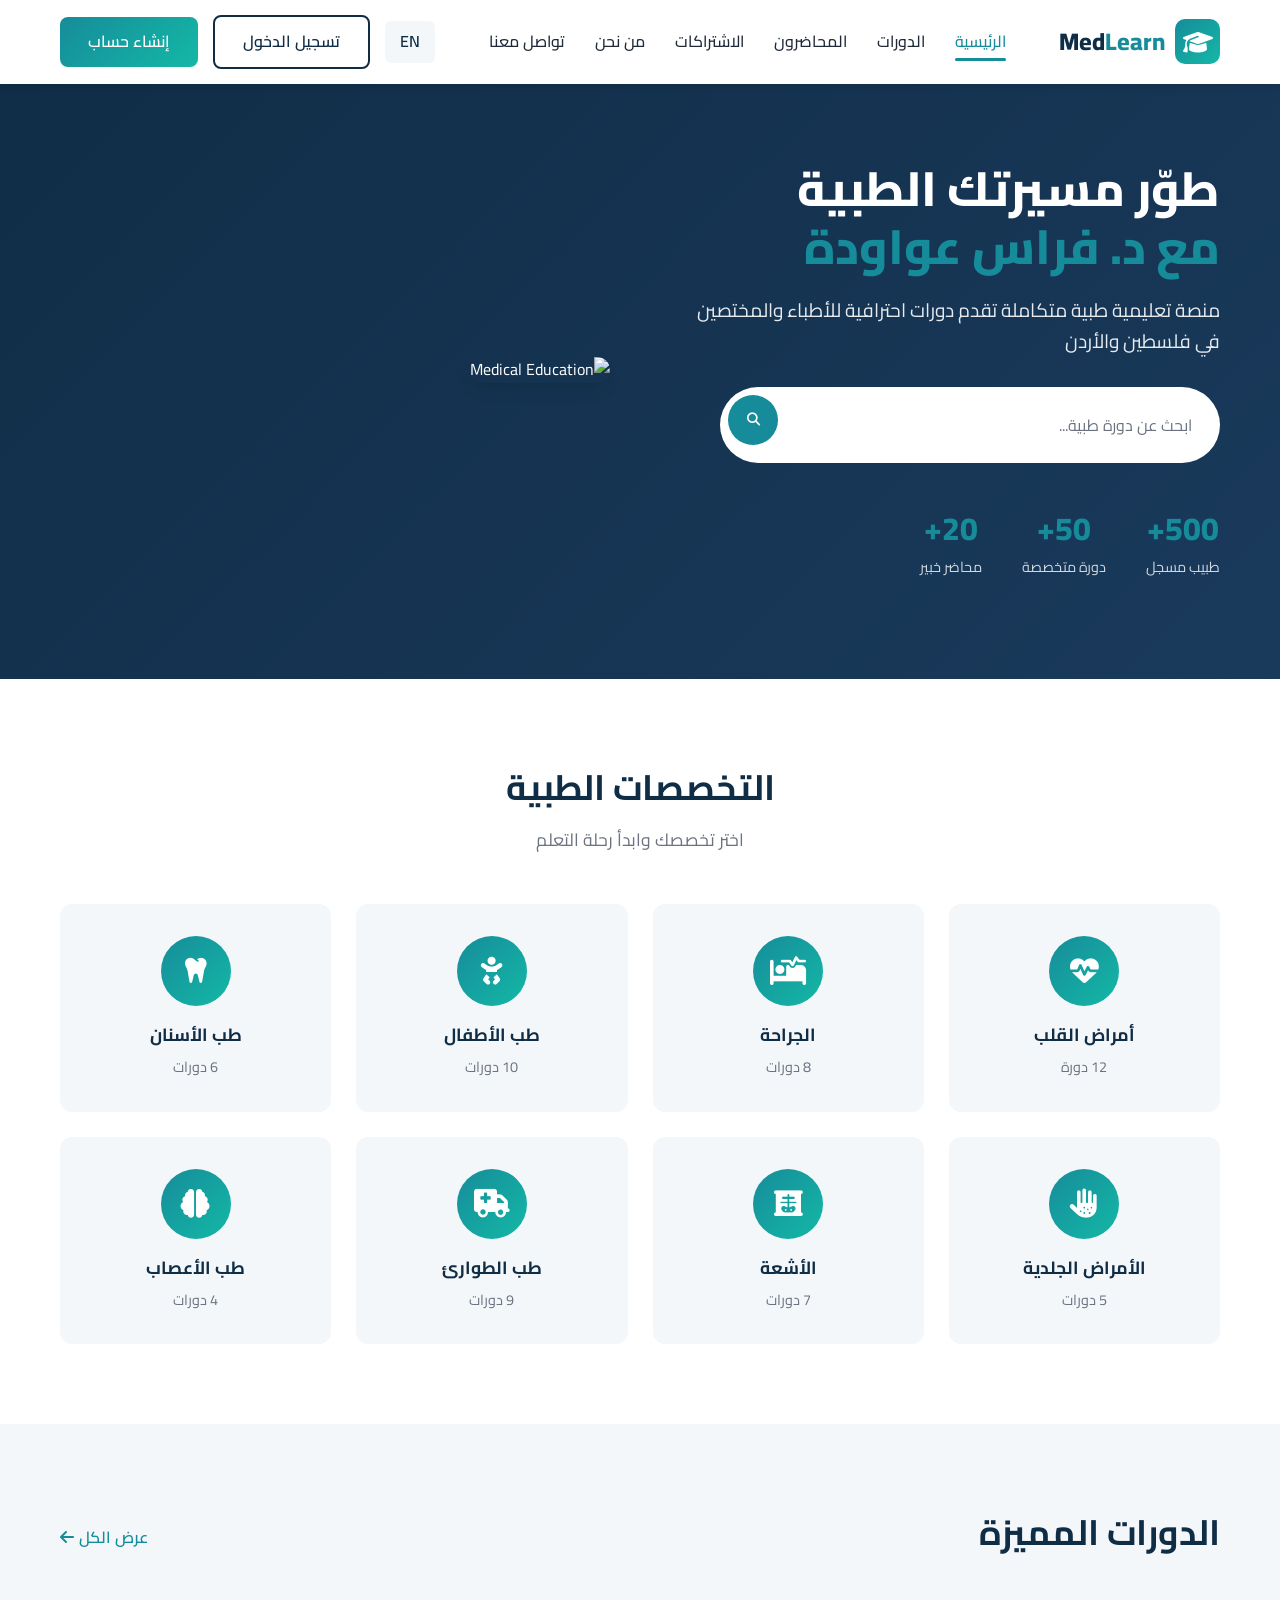
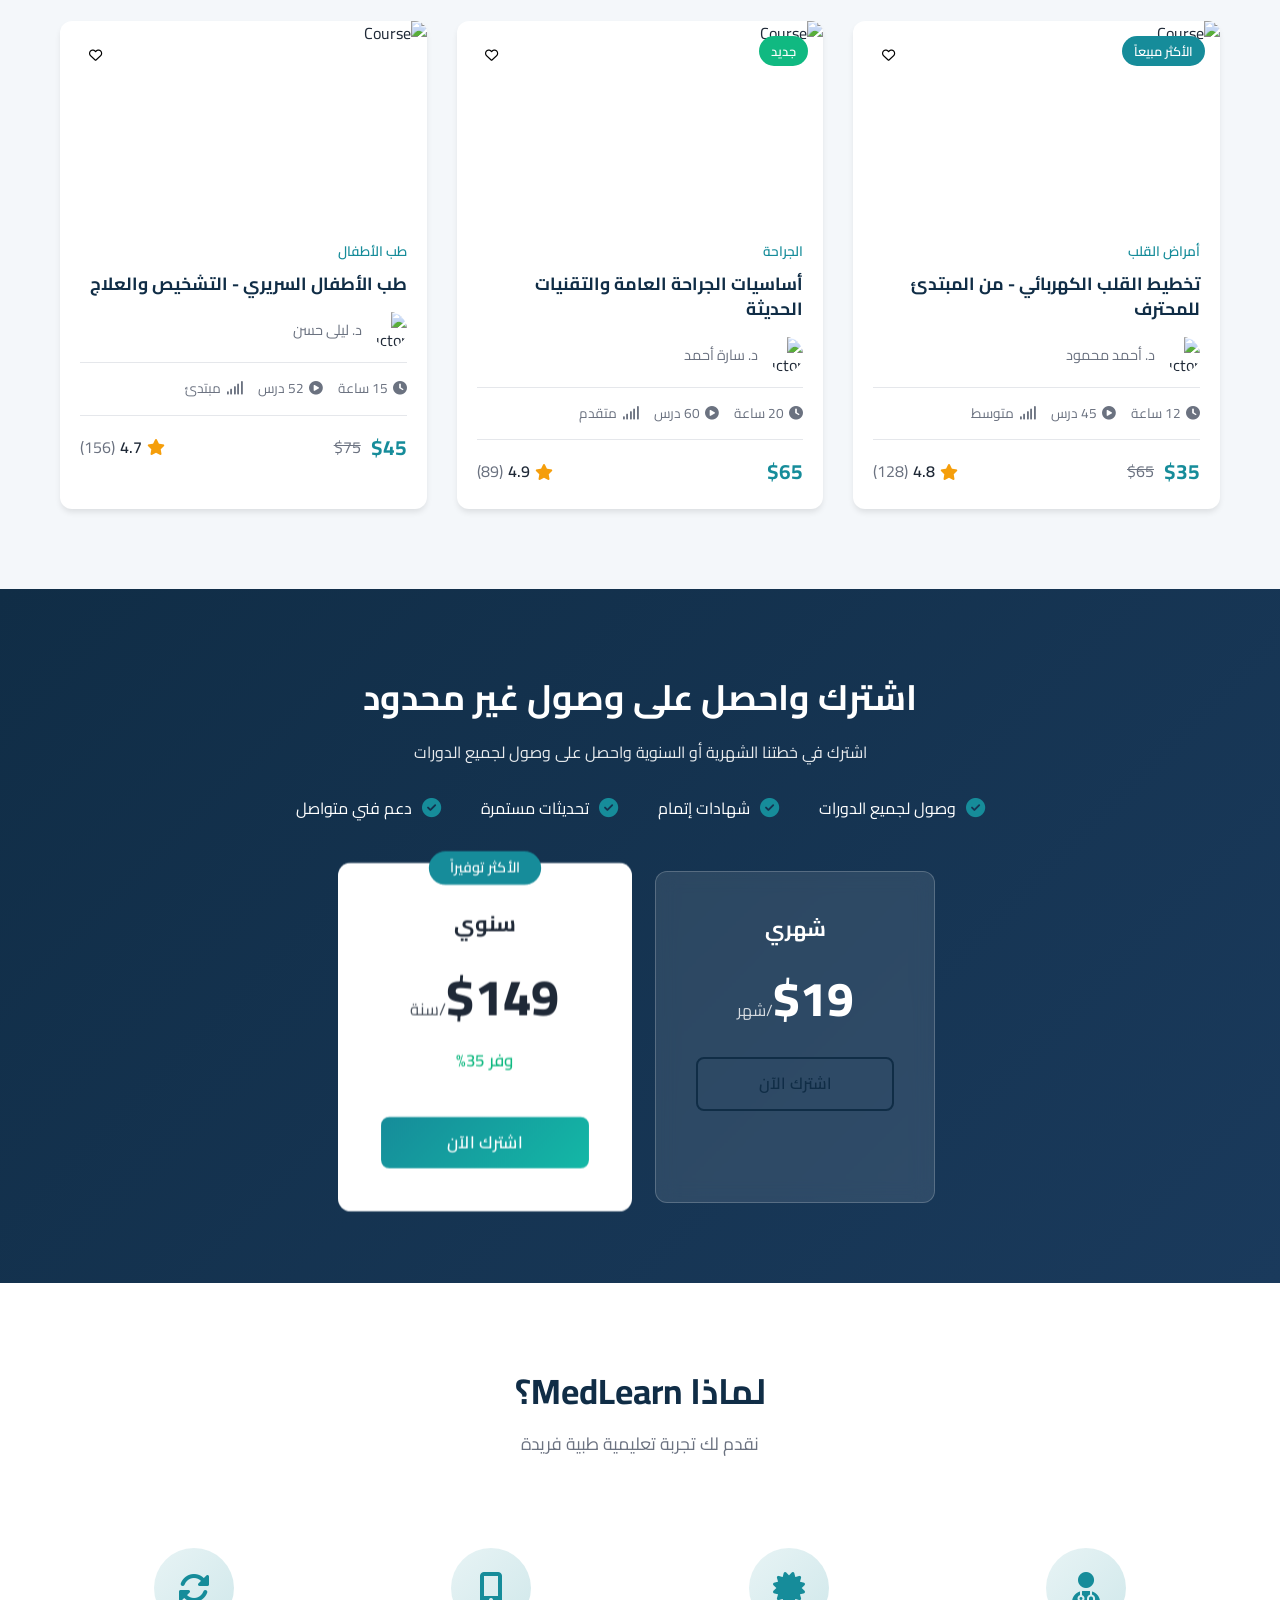
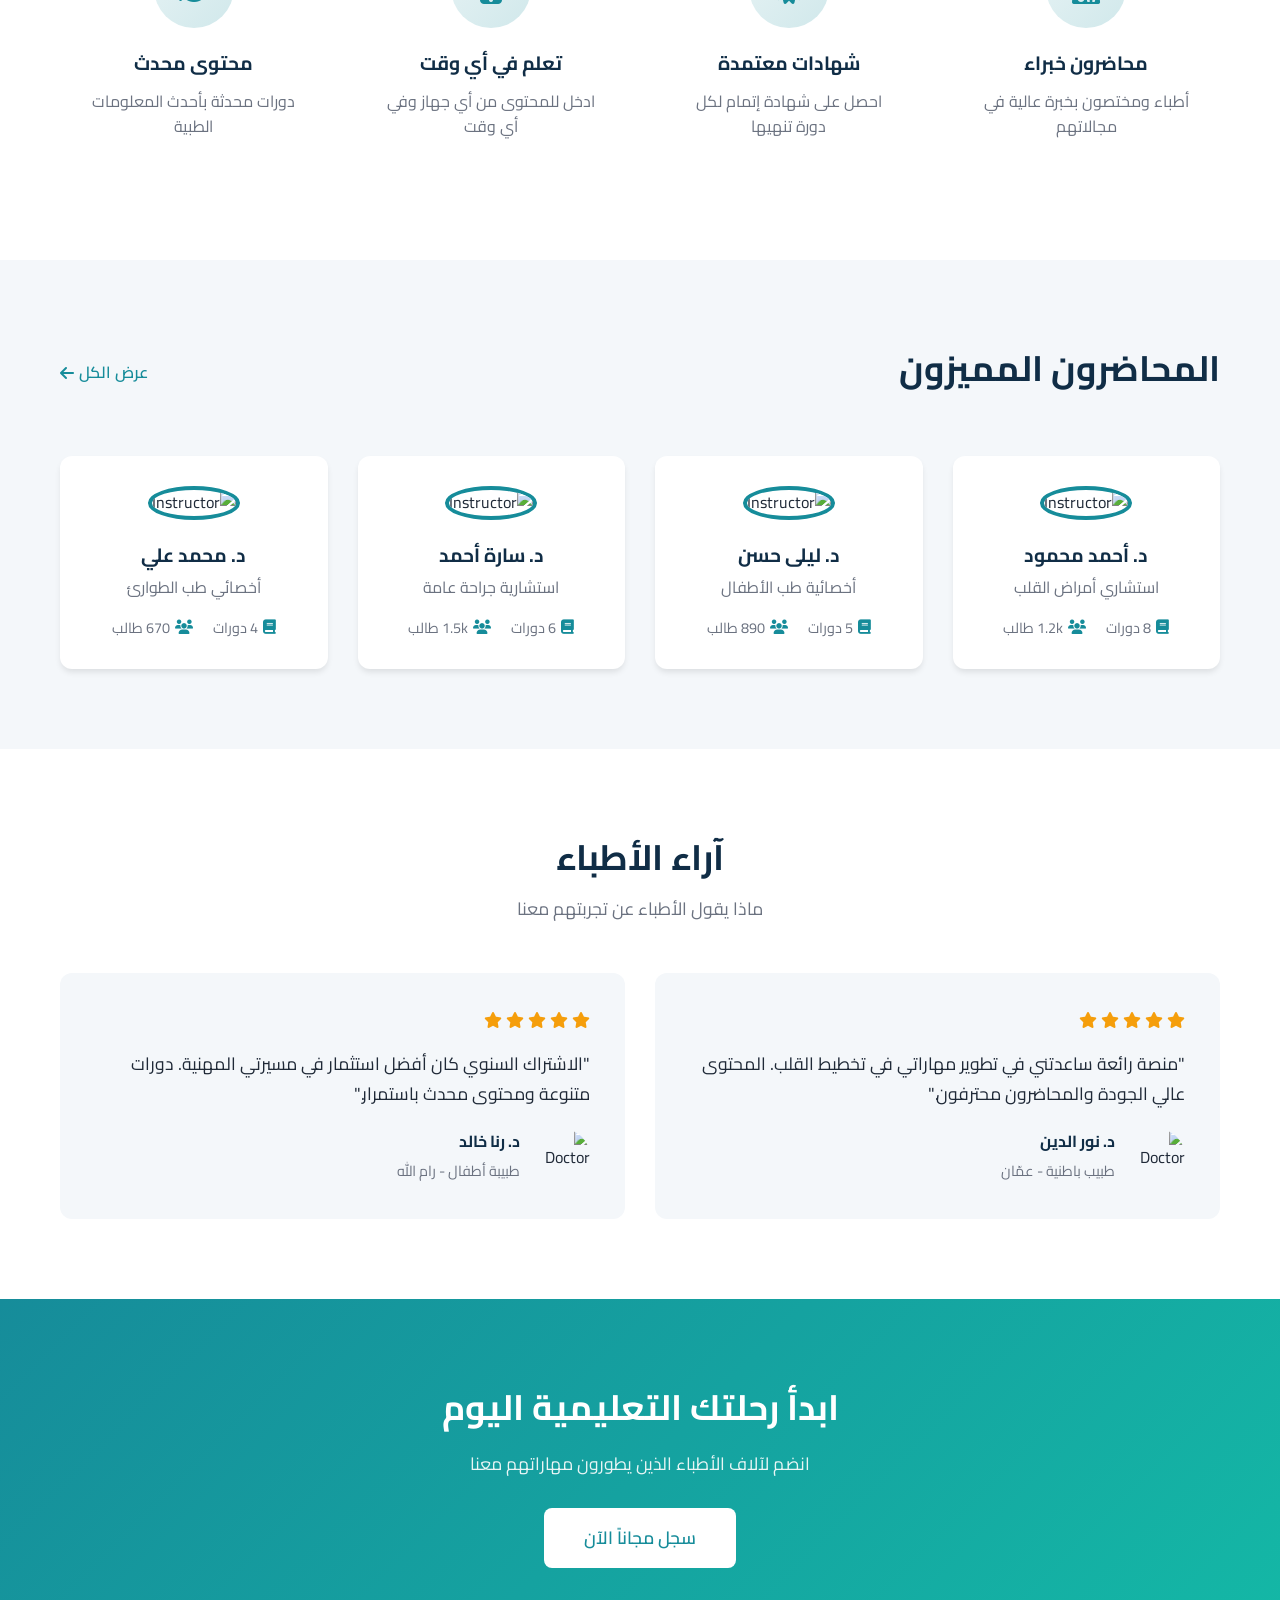
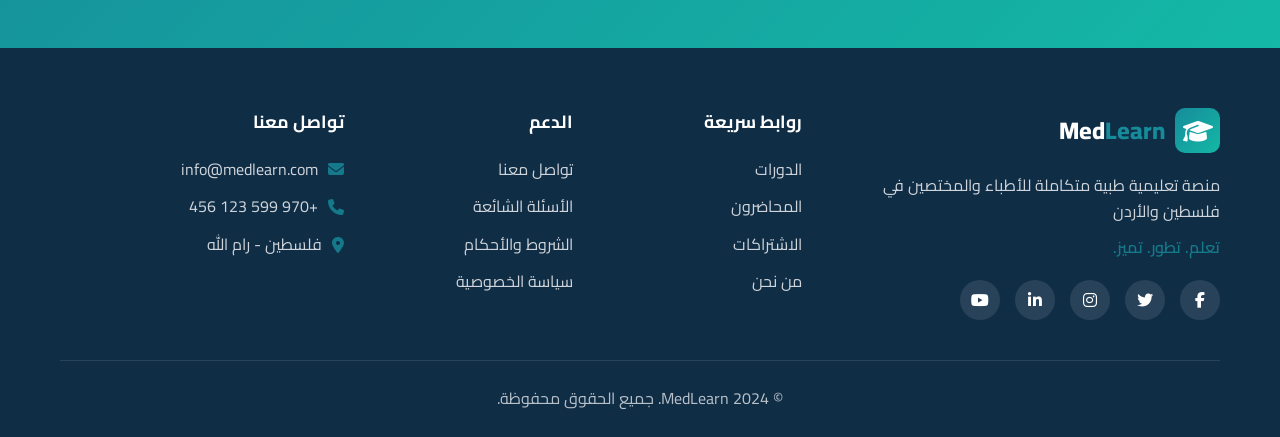
==== commit ec22e1f9: "Add Dr. Firas Awawdeh name" ====
--- a/index.html
+++ b/index.html
@@ -39,7 +39,7 @@
     <section class="hero">
         <div class="container">
             <div class="hero-content">
-                <h1>طوّر مسيرتك الطبية<br><span class="highlight">مع أفضل الخبراء</span></h1>
+                <h1>طوّر مسيرتك الطبية<br><span class="highlight">مع د. فراس عواودة</span></h1>
                 <p>منصة تعليمية طبية متكاملة تقدم دورات احترافية للأطباء والمختصين في فلسطين والأردن</p>
                 <div class="hero-search">
                     <input type="text" placeholder="ابحث عن دورة طبية...">
